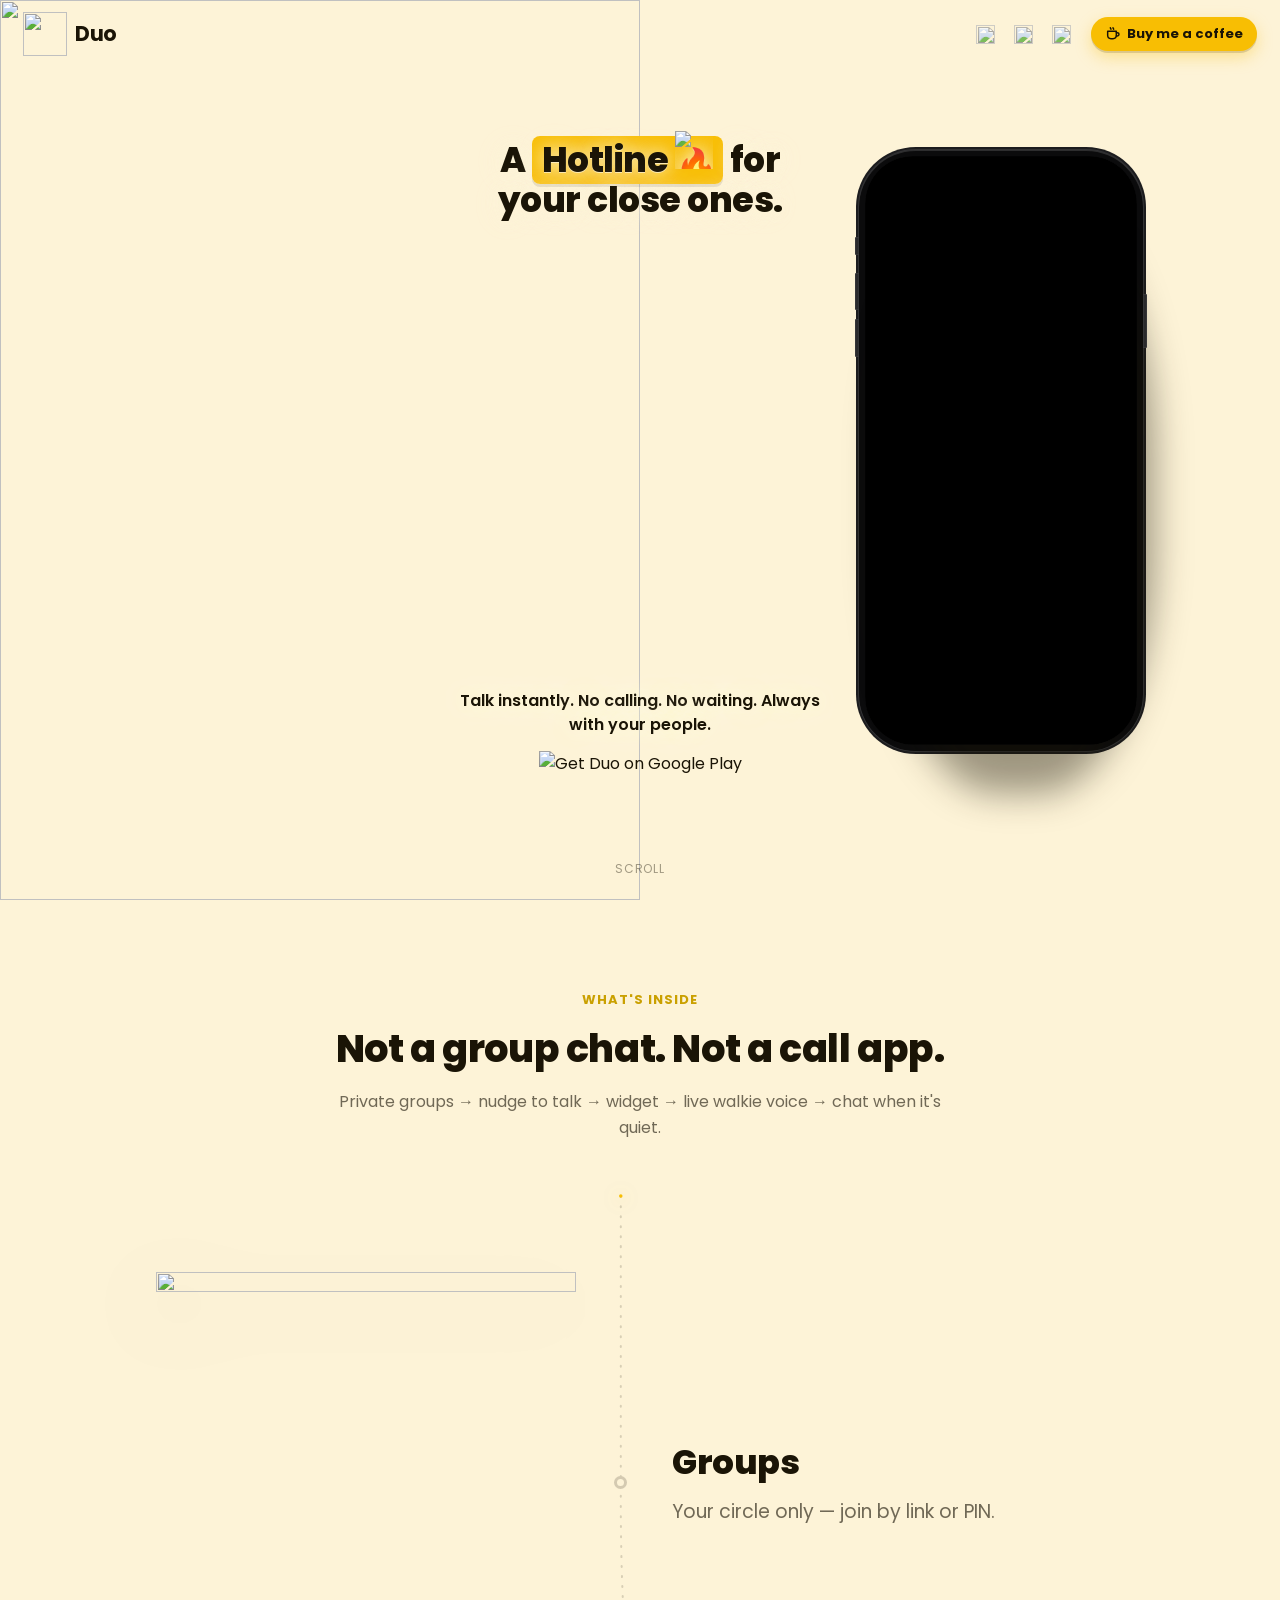
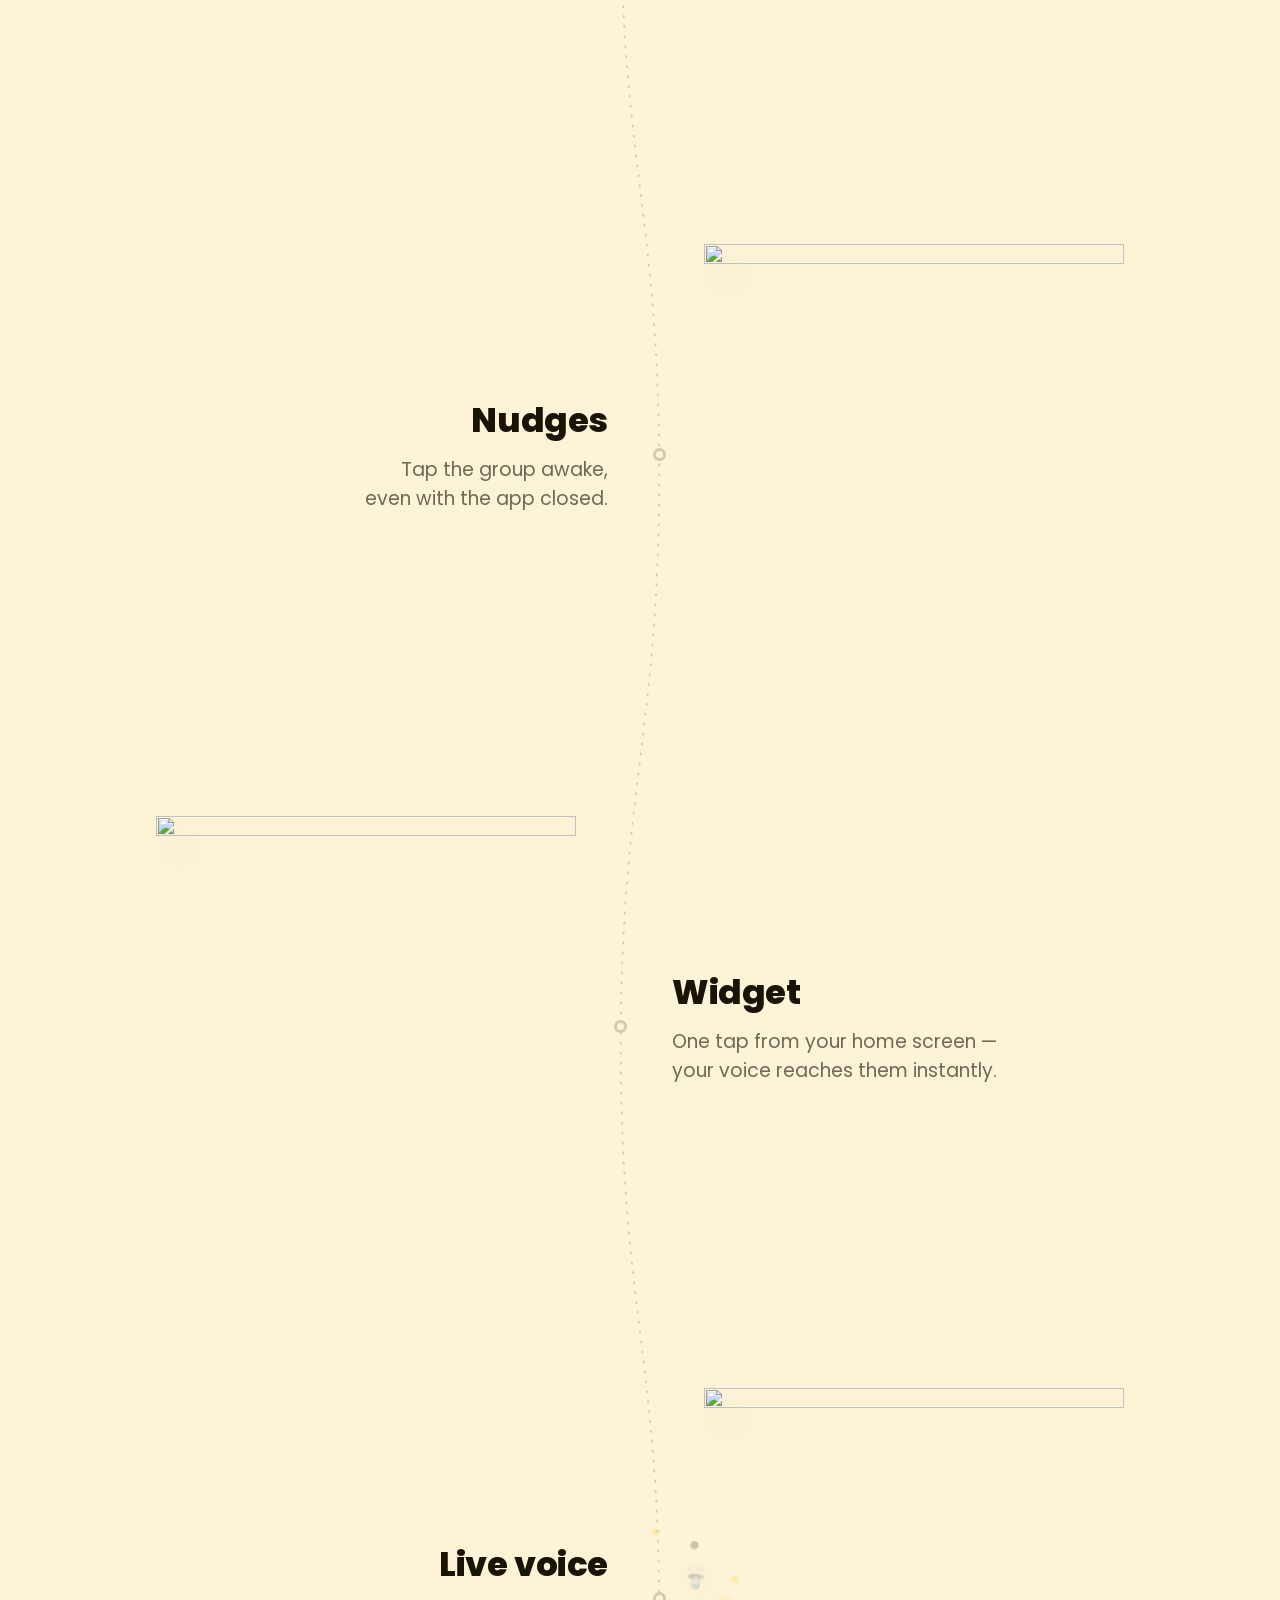
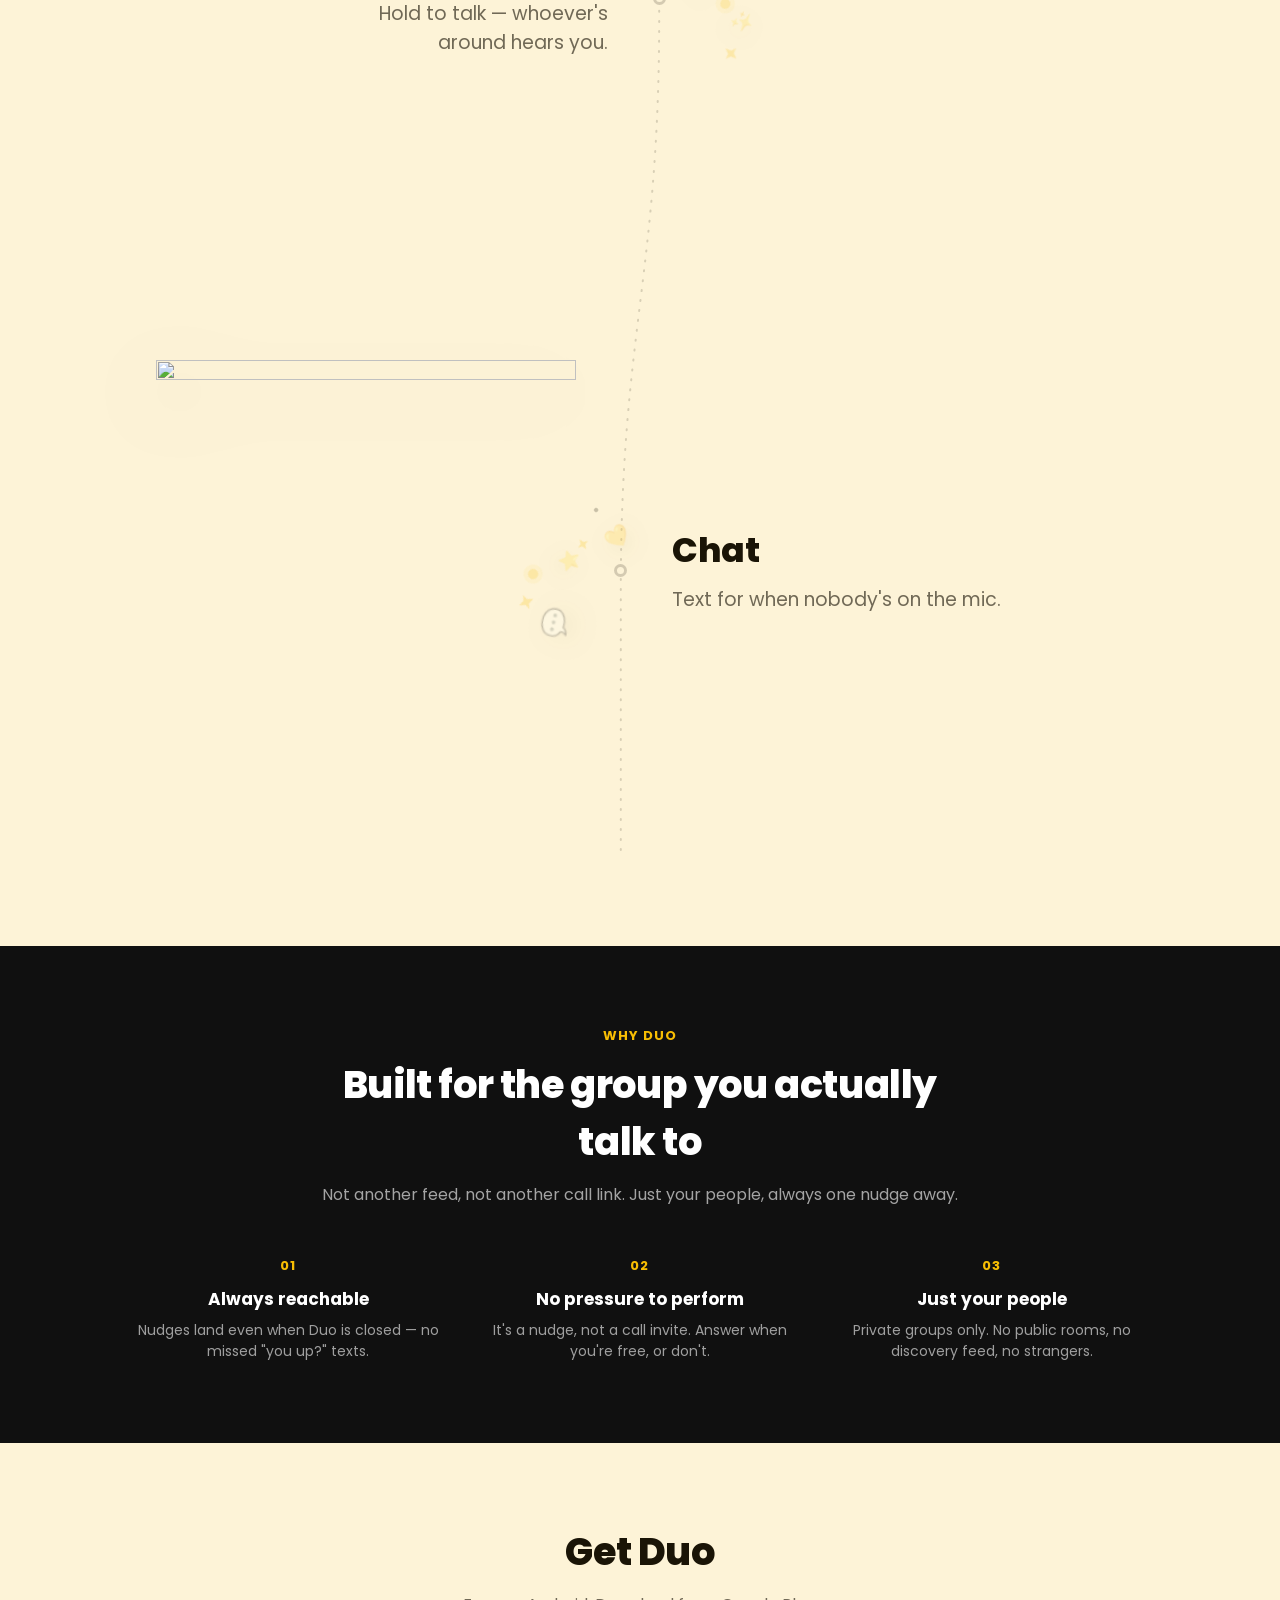
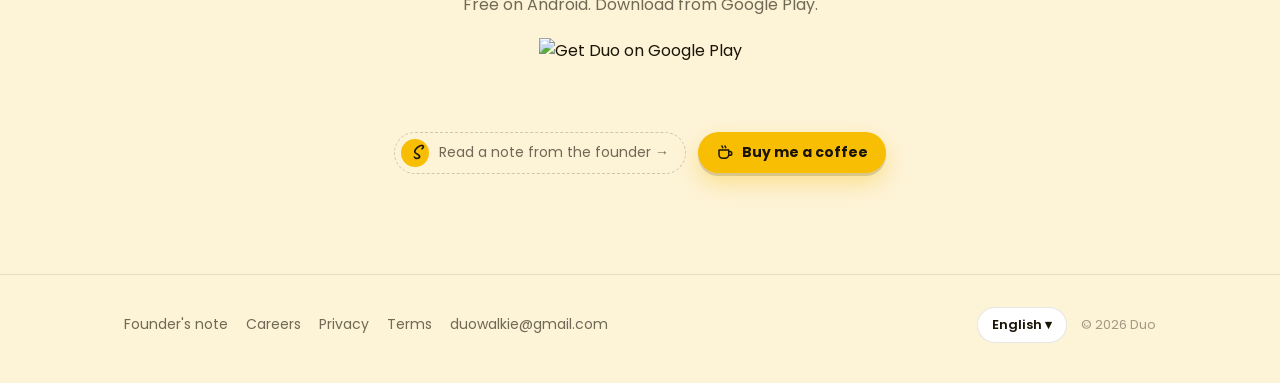
==== index.html @ ab55d60c "Replace app demo video" ====
<!doctype html>
<html lang="en">
<head>
  <meta charset="utf-8" />
  <meta name="viewport" content="width=device-width, initial-scale=1" />
  <title>Duo — a walkie-talkie for your close ones</title>
  <meta name="description" content="Duo lets private friend groups nudge, talk live, and chat. Free on Google Play." />

  <link rel="icon" href="assets/img/logo.png" />
  <link rel="apple-touch-icon" href="assets/img/logo.png" />

  <meta property="og:title" content="Duo — a walkie-talkie for your close ones" />
  <meta property="og:description" content="Private groups. Nudges, live voice, and chat." />
  <meta property="og:image" content="assets/img/logo.png" />
  <meta property="og:type" content="website" />
  <meta name="twitter:card" content="summary" />

  <link rel="preconnect" href="https://fonts.googleapis.com" />
  <link href="https://fonts.googleapis.com/css2?family=Poppins:wght@400;500;600;700;800&family=Caveat:wght@700&display=swap" rel="stylesheet" />

  <link rel="stylesheet" href="css/style.css" />
</head>
<body class="home">

  <header class="site-header">
    <div class="wrap">
      <a class="brand" href="index.html" aria-label="Duo — home">
        <img src="assets/img/logo.png" alt="" width="500" height="500" />
        <span class="brand-name">Duo</span>
      </a>

      <div class="header-actions">
        <nav class="social-list" aria-label="Duo on social media">
          <a class="social-link" href="https://discord.com/invite/8R8MMz2Cd" target="_blank" rel="noopener" aria-label="Duo on Discord">
            <img src="assets/icons/discord.svg" alt="" width="18" height="18" loading="lazy" decoding="async" />
          </a>
          <a class="social-link" href="https://www.reddit.com/r/DuoWalkie/" target="_blank" rel="noopener" aria-label="Duo on Reddit">
            <img src="assets/icons/reddit.svg" alt="" width="18" height="18" loading="lazy" decoding="async" />
          </a>
          <a class="social-link" href="https://www.instagram.com/duo.walkie" target="_blank" rel="noopener" aria-label="Duo on Instagram">
            <img src="assets/icons/instagram.svg" alt="" width="18" height="18" loading="lazy" decoding="async" />
          </a>
        </nav>
        <a class="header-coffee" href="https://buymeacoffee.com/shivanshch7" target="_blank" rel="noopener" aria-label="Buy me a coffee">
          <svg viewBox="0 0 24 24" width="16" height="16" fill="none" stroke="currentColor" stroke-width="2.2" stroke-linecap="round" stroke-linejoin="round" aria-hidden="true"><path d="M4 8h13v6a5 5 0 0 1-5 5H9a5 5 0 0 1-5-5V8z"/><path d="M17 10h1.5a2.5 2.5 0 0 1 0 5H17"/><path d="M8 2.5c0 1 1 1.5 1 2.5M12 2.5c0 1 1 1.5 1 2.5"/></svg>
          <span data-i18n="cta.coffee">Buy me a coffee</span>
        </a>
      </div>
    </div>
  </header>

  <!-- ================= HERO ================= -->
  <section class="hero">
    <div class="hero-stage">
      <div class="hero-copy">
        <h1 class="hero-tagline" data-i18n="hero.tagline">
          A <span class="accent">Hotline <picture class="live-emoji"><source srcset="https://fonts.gstatic.com/s/e/notoemoji/latest/1f525/512.webp" type="image/webp"><img src="https://fonts.gstatic.com/s/e/notoemoji/latest/1f525/512.gif" alt="🔥" width="32" height="32"></picture></span> for your close ones.
        </h1>

        <!-- <p class="hero-sub" data-i18n="hero.sub">
          Private groups. Nudges when you want to talk. Live voice when someone's around. Chat the rest of the time.
        </p> -->

        <div class="hero-cta">
          <p class="hero-sub2" data-i18n="hero.sub2">
            Talk instantly. No calling. No waiting. Always with your people.
          </p>
          <div class="hero-actions">
            <a class="play-badge" href="https://play.google.com/store/apps/details?id=app.oneone.one_one_app" target="_blank" rel="noopener">
              <img
                src="assets/img/google-play-badge.png"
                data-i18n-attr="alt:play.alt"
                alt="Get Duo on Google Play"
              />
            </a>
          </div>
        </div>
      </div>

      <!-- Six illustrations, switching vertically on a loop. Only the
           balcony one carries the alt text; the rest are the same idea, so
           they stay decorative rather than repeating it to a screen reader. -->
      <figure class="hero-explainer">
        <div class="hero-carousel" data-hero-carousel>
          <picture class="hero-slide is-active">
            <source srcset="assets/img/hero/hero-5.webp" type="image/webp" />
            <img
              src="assets/img/hero/hero-5.jpg"
              width="1122"
              height="1402"
              alt=""
              fetchpriority="high"
              decoding="async"
            />
          </picture>

          <picture class="hero-slide is-parked">
            <source srcset="assets/img/hero/hero-6.webp" type="image/webp" />
            <img src="assets/img/hero/hero-6.jpg" width="1122" height="1402" alt="" decoding="async" />
          </picture>

          <picture class="hero-slide is-parked">
            <source srcset="assets/img/hero/hero-1.webp" type="image/webp" />
            <img
              src="assets/img/hero/hero-1.jpg"
              width="1122"
              height="1402"
              data-i18n-attr="alt:hero.explainer.alt"
              alt="Two friends on Duo — one out on a balcony, one at home, talking live"
              decoding="async"
            />
          </picture>

          <picture class="hero-slide is-parked">
            <source srcset="assets/img/hero/hero-2.webp" type="image/webp" />
            <img src="assets/img/hero/hero-2.jpg" width="1122" height="1402" alt="" decoding="async" />
          </picture>

          <picture class="hero-slide is-parked">
            <source srcset="assets/img/hero/hero-3.webp" type="image/webp" />
            <img src="assets/img/hero/hero-3.jpg" width="1122" height="1402" alt="" decoding="async" />
          </picture>

          <picture class="hero-slide is-parked">
            <source srcset="assets/img/hero/hero-4.webp" type="image/webp" />
            <img src="assets/img/hero/hero-4.jpg" width="1122" height="1402" alt="" decoding="async" />
          </picture>
        </div>
      </figure>

      <div class="hero-visual">
        <div class="phone-shell">
          <span class="phone-btn phone-btn-silent" aria-hidden="true"></span>
          <span class="phone-btn phone-btn-vol-up" aria-hidden="true"></span>
          <span class="phone-btn phone-btn-vol-down" aria-hidden="true"></span>
          <span class="phone-btn phone-btn-power" aria-hidden="true"></span>
          <div class="phone-screen">
            <video
              class="phone-video"
              data-phone-video
              src="assets/img/app-demo.mp4"
              poster="assets/img/app-screen.webp"
              width="852"
              height="1846"
              autoplay
              muted
              loop
              playsinline
              preload="auto"
              aria-label="Duo app demo"
            ></video>
          </div>
        </div>
      </div>
    </div>

    <div class="scroll-hint" data-i18n="hero.scroll">scroll</div>
  </section>

  <!-- ================= FEATURES ================= -->
  <section class="section features" id="features">
    <div class="wrap">
      <div class="section-head">
        <p class="section-kicker" data-i18n="features.kicker">What's inside</p>
        <h2 class="section-title" data-i18n="features.title">Not a group chat. Not a call app.</h2>
        <p class="section-body" data-i18n="features.body">
          Private groups → nudge to talk → widget → live walkie voice → chat when it's quiet.
        </p>
      </div>

      <div class="feature-list" data-feature-flow>
        <!-- The connecting line: geometry is measured from the real feature
             positions in js/main.js, then drawn in as the page scrolls. -->
        <svg class="feature-line" aria-hidden="true" preserveAspectRatio="none">
          <path class="feature-line-track" fill="none" vector-effect="non-scaling-stroke" />
          <path class="feature-line-flow" fill="none" vector-effect="non-scaling-stroke" />
        </svg>

        <article class="feature reveal" data-feature="groups">
          <span class="feature-node" aria-hidden="true"></span>
          <div class="feature-art">
            <picture>
              <source srcset="assets/stickers/feature-groups.webp" type="image/webp" />
              <img src="assets/stickers/feature-groups.png" width="1129" height="1129" alt="" loading="lazy" decoding="async" />
            </picture>
          </div>
          <div class="feature-say">
            <h3 data-i18n="features.groups.title">Groups</h3>
            <p data-i18n="features.groups.body">Your circle only — join by link or PIN.</p>
          </div>
        </article>

        <article class="feature reveal" data-feature="nudges">
          <span class="feature-node" aria-hidden="true"></span>
          <div class="feature-art">
            <picture>
              <source srcset="assets/stickers/feature-nudges.webp" type="image/webp" />
              <img src="assets/stickers/feature-nudges.png" width="1129" height="1129" alt="" loading="lazy" decoding="async" />
            </picture>
          </div>
          <div class="feature-say">
            <h3 data-i18n="features.nudges.title">Nudges</h3>
            <p data-i18n="features.nudges.body">Tap the group awake, even with the app closed.</p>
          </div>
        </article>

        <article class="feature reveal" data-feature="widget">
          <span class="feature-node" aria-hidden="true"></span>
          <div class="feature-art">
            <picture>
              <source srcset="assets/stickers/widget.webp" type="image/webp" />
              <img src="assets/stickers/widget.png" width="1254" height="1254" alt="" loading="lazy" decoding="async" />
            </picture>
          </div>
          <div class="feature-say">
            <h3 data-i18n="features.widget.title">Widget</h3>
            <p data-i18n="features.widget.body">One tap from your home screen — your voice reaches them instantly.</p>
          </div>
        </article>

        <article class="feature reveal" data-feature="voice">
          <span class="feature-node" aria-hidden="true"></span>
          <div class="feature-art">
            <picture>
              <source srcset="assets/stickers/feature-voice.webp" type="image/webp" />
              <img src="assets/stickers/feature-voice.png" width="1129" height="1129" alt="" loading="lazy" decoding="async" />
            </picture>
          </div>
          <div class="feature-say">
            <h3 data-i18n="features.voice.title">Live voice</h3>
            <p data-i18n="features.voice.body">Hold to talk — whoever's around hears you.</p>
          </div>
        </article>

        <article class="feature reveal" data-feature="chat">
          <span class="feature-node" aria-hidden="true"></span>
          <div class="feature-art">
            <picture>
              <source srcset="assets/stickers/feature-chat.webp" type="image/webp" />
              <img src="assets/stickers/feature-chat.png" width="1129" height="1129" alt="" loading="lazy" decoding="async" />
            </picture>
          </div>
          <div class="feature-say">
            <h3 data-i18n="features.chat.title">Chat</h3>
            <p data-i18n="features.chat.body">Text for when nobody's on the mic.</p>
          </div>
        </article>
      </div>
    </div>
  </section>

  <!-- ================= USP ================= -->
  <section class="usp-band">
    <div class="wrap">
      <div class="section-head">
        <p class="section-kicker" data-i18n="usp.kicker">Why Duo</p>
        <h2 class="section-title" data-i18n="usp.title">Built for the group you actually talk to</h2>
        <p class="section-body" data-i18n="usp.body">
          Not another feed, not another call link. Just your people, always one nudge away.
        </p>
      </div>

      <div class="usp-grid">
        <div class="usp-item">
          <div class="num" data-i18n="usp.1.num">01</div>
          <h4 data-i18n="usp.1.title">Always reachable</h4>
          <p data-i18n="usp.1.body">Nudges land even when Duo is closed — no missed "you up?" texts.</p>
        </div>
        <div class="usp-item">
          <div class="num" data-i18n="usp.2.num">02</div>
          <h4 data-i18n="usp.2.title">No pressure to perform</h4>
          <p data-i18n="usp.2.body">It's a nudge, not a call invite. Answer when you're free, or don't.</p>
        </div>
        <div class="usp-item">
          <div class="num" data-i18n="usp.3.num">03</div>
          <h4 data-i18n="usp.3.title">Just your people</h4>
          <p data-i18n="usp.3.body">Private groups only. No public rooms, no discovery feed, no strangers.</p>
        </div>
      </div>
    </div>
  </section>

  <!-- ================= CTA ================= -->
  <section class="cta-band">
    <div class="wrap">
      <h2 class="section-title" data-i18n="cta.title">Get Duo</h2>
      <p class="section-body" data-i18n="cta.body">Free on Android. Download from Google Play.</p>
      <a class="play-badge" href="https://play.google.com/store/apps/details?id=app.oneone.one_one_app" target="_blank" rel="noopener">
        <img
          src="assets/img/google-play-badge.png"
          data-i18n-attr="alt:play.alt"
          alt="Get Duo on Google Play"
        />
      </a>
      <div class="founder-link-row">
        <a class="founder-link" href="founders-note.html">
          <span class="initial" aria-hidden="true">S</span>
          <span data-i18n="cta.founderLink">Read a note from the founder →</span>
        </a>
        <a class="coffee-link" href="https://buymeacoffee.com/shivanshch7" target="_blank" rel="noopener">
          <svg viewBox="0 0 24 24" width="18" height="18" fill="none" stroke="currentColor" stroke-width="2" stroke-linecap="round" stroke-linejoin="round" aria-hidden="true"><path d="M4 8h13v6a5 5 0 0 1-5 5H9a5 5 0 0 1-5-5V8z"/><path d="M17 10h1.5a2.5 2.5 0 0 1 0 5H17"/><path d="M8 2.5c0 1 1 1.5 1 2.5M12 2.5c0 1 1 1.5 1 2.5"/></svg>
          <span data-i18n="cta.coffee">Buy me a coffee</span>
        </a>
      </div>
    </div>
  </section>

  <footer class="site-footer">
    <div class="wrap">
      <!-- socials now live in the header, top right -->
      <div class="footer-links">
        <a href="founders-note.html" data-i18n="nav.founder">Founder's note</a>
        <a href="careers.html" data-i18n="nav.careers">Careers</a>
        <a href="privacy.html" data-i18n="nav.privacy">Privacy</a>
        <a href="terms.html" data-i18n="nav.terms">Terms</a>
        <a href="mailto:duowalkie@gmail.com">duowalkie@gmail.com</a>
      </div>

      <div class="footer-meta">
        <div class="lang-switch">
          <button type="button" class="lang-current">English ▾</button>
          <div class="lang-menu"></div>
        </div>
        <div class="footer-copy" data-i18n="footer.copy">© 2026 Duo</div>
      </div>
    </div>
  </footer>

  <script src="js/i18n.js"></script>
  <script src="js/main.js"></script>
</body>
</html>
---- css/style.css ----
/* Duo marketing site — shared styles */

:root {
  --yellow: #f8be03;
  --yellow-deep: #caa000;
  --bg: #fdf3d7;              /* light warm tint of brand yellow */
  --bg-soft: #fbe9b8;
  --ink: #1a1406;             /* near-black, warm */
  --ink-soft: rgba(26, 20, 6, 0.62);
  --ink-faint: rgba(26, 20, 6, 0.4);
  --card: #ffffff;
  --card-border: rgba(26, 20, 6, 0.1);
  --phone-frame: #101010;
  --max: 1080px;
  --radius: 20px;
  --header-h: 68px;           /* 44px mark + 12px padding top and bottom */
}

* { box-sizing: border-box; }

html, body {
  margin: 0;
  padding: 0;
}

body {
  background: var(--bg);
  color: var(--ink);
  font-family: "Poppins", -apple-system, "Segoe UI", Roboto, sans-serif;
  -webkit-font-smoothing: antialiased;
  overflow-x: hidden;
}

img { max-width: 100%; display: block; }

a { color: inherit; text-decoration: none; }

.wrap {
  max-width: var(--max);
  margin: 0 auto;
  padding: 0 24px;
  position: relative;
}

/* ---------- header ---------- */

.site-header {
  position: sticky;
  top: 0;
  z-index: 40;
  background: linear-gradient(to bottom, rgba(253, 243, 215, 0.92), rgba(253, 243, 215, 0.7));
  backdrop-filter: blur(6px);
  transition: background 0.25s ease, backdrop-filter 0.25s ease;
}

/* On the homepage the hero art runs up underneath the bar, so the bar starts
   clear and only takes a background once you have scrolled off the top. */
.home .site-header {
  background: none;
  backdrop-filter: none;
}

.home .site-header.is-stuck {
  background: linear-gradient(to bottom, rgba(253, 243, 215, 0.92), rgba(253, 243, 215, 0.7));
  backdrop-filter: blur(6px);
}

/* full bleed: brand hard left, socials then the CTA hard right */
.site-header .wrap {
  max-width: none;
  display: flex;
  align-items: center;
  justify-content: space-between;
  gap: 16px;
  padding: 12px clamp(14px, 1.8vw, 30px);
}

.brand {
  display: inline-flex;
  align-items: center;
  gap: 8px;
  text-decoration: none;
  color: var(--ink);
}

.brand img { height: 44px; width: 44px; }

.brand-name {
  font-size: 1.3rem;
  font-weight: 700;
  letter-spacing: -0.02em;
  line-height: 1;
}

/* ---------- social links (header, left of the CTA) ---------- */

.header-actions {
  display: flex;
  align-items: center;
  gap: 8px;
}

.social-list {
  display: flex;
  align-items: center;
  gap: 4px;
}

/* icon only, no chrome until you reach for it */
.social-link {
  display: inline-flex;
  align-items: center;
  justify-content: center;
  width: 34px;
  height: 34px;
  border-radius: 50%;
  opacity: 0.78;
  transition: opacity 0.18s ease, background 0.18s ease, transform 0.18s ease;
}

.social-link img {
  width: 19px;
  height: 19px;
  flex: none;
}

.social-link:hover,
.social-link:focus-visible {
  opacity: 1;
  background: rgba(26, 20, 6, 0.06);
  transform: translateY(-1px);
}

/* language switcher (lives in the footer) */

.lang-switch {
  position: relative;
}

.lang-switch button {
  font-family: inherit;
  background: var(--card);
  border: 1px solid var(--card-border);
  border-radius: 999px;
  padding: 7px 14px;
  font-size: 13px;
  font-weight: 600;
  cursor: pointer;
  color: var(--ink);
  display: flex;
  align-items: center;
  gap: 6px;
}

.lang-menu {
  position: absolute;
  left: 0;
  bottom: calc(100% + 8px);
  background: var(--card);
  border: 1px solid var(--card-border);
  border-radius: 14px;
  padding: 6px;
  min-width: 150px;
  box-shadow: 0 12px 30px rgba(26, 20, 6, 0.12);
  display: none;
  flex-direction: column;
  z-index: 5;
}

.lang-menu.open { display: flex; }

.lang-menu button {
  background: none;
  border: none;
  text-align: left;
  padding: 9px 12px;
  border-radius: 9px;
  font-size: 14px;
  font-weight: 500;
  cursor: pointer;
  color: var(--ink);
  font-family: inherit;
}

.lang-menu button:hover,
.lang-menu button[aria-current="true"] {
  background: var(--bg-soft);
}

/* ---------- hero ---------- */

/* The hero reserves an empty lane top and bottom. Those two strips — plus the
   band between the two columns — are the only places stickers are allowed to
   land, which is what keeps them off the copy at every viewport size. */

.hero {
  /* Viewport-relative sizing keeps the composition stable when desktop
     browser zoom changes the CSS viewport dimensions. */
  --phone-w: max(284px, min(20.8vw, 42.5vh));
  position: relative;
  /* one full screen, starting under the header so the art fills it edge to edge */
  min-height: 100vh;
  display: grid;
  padding: 0;
  overflow: hidden;
  margin-top: calc(-1 * var(--header-h));
}

/* The illustration is the left half of the screen, top to bottom. The copy is
   centred on the page, so it straddles the art's right edge; the phone sits
   in the clear right half, vertically centred. */

.hero-explainer {
  position: absolute;
  top: 0;
  left: 0;
  bottom: 0;
  /* Left half of the centred stage — stays locked to the phone column */
  width: 50%;
  margin: 0;
  z-index: 1;
}

.hero-stage {
  position: relative;
  z-index: 2;
  width: 100%;
  min-height: 100%;
  padding: 0 max(20px, 2.6vw);
  display: grid;
  grid-template-columns: minmax(0, 1fr) var(--phone-w);
  align-items: center;
  column-gap: max(16px, 2.5vw);
}

/* full height and centred on the page: the title rides high, the CTA sits low */
.hero-copy {
  position: absolute;
  z-index: 3;
  top: 0;
  bottom: 0;
  left: 50%;
  transform: translateX(-50%);
  width: max(500px, 29vw);
  display: flex;
  flex-direction: column;
  align-items: center;
  justify-content: space-between;
  /* the extra top allowance keeps the headline clear of the header bar */
  padding: calc(var(--header-h) + max(28px, 7vh)) 0 max(36px, 9vh);
  text-align: center;
}

/* the left half of the copy sits on the artwork — a faint halo in the page
   colour keeps it readable there without a panel behind it */
.hero-copy .hero-tagline,
.hero-copy .hero-sub {
  text-shadow:
    0 1px 0 rgba(253, 243, 215, 0.7),
    0 0 16px rgba(253, 243, 215, 0.85),
    0 0 32px rgba(253, 243, 215, 0.6);
}

.hero-actions { margin-top: 0; }

.hero-cta {
  display: flex;
  flex-direction: column;
  align-items: center;
  gap: 14px;
}

.hero-visual {
  grid-column: 2;
  grid-row: 1;
  position: relative;
  width: var(--phone-w);
  justify-self: end;
  /* Pull inward from the right edge so it sits toward centre, still on the right */
  margin-right: calc(max(36px, 7vw) + var(--phone-w) * 0.05);
  align-self: center;
}

/* ---------- hero illustration carousel ---------- *
 * Slides stacked in one frame. The frame clips, so a slide only has to
 * move by its own height to be gone: the outgoing one rides up and out while
 * the next rides up into place. Slides waiting their turn are "parked" below
 * with transitions off, so resetting them is instant and never visible.      */

.hero-carousel {
  position: relative;
  width: 100%;
  height: 100%;
  overflow: hidden;
  background: var(--bg);
}

.hero-slide {
  position: absolute;
  inset: 0;
  display: block;
  transform: translateY(100%);
  transition: transform 0.9s cubic-bezier(0.66, 0, 0.34, 1);
  will-change: transform;
}

.hero-slide img {
  width: 100%;
  height: 100%;
  object-fit: cover;
  display: block;
}

.hero-slide.is-active { transform: translateY(0); }
.hero-slide.is-out    { transform: translateY(-100%); }
.hero-slide.is-parked { transition: none; }

.hero-tagline {
  font-size: max(34px, min(2.7vw, 4.8vh));
  font-weight: 800;
  letter-spacing: -0.5px;
  line-height: 1.15;
  margin: 0 auto;
  max-width: 22ch;
  text-wrap: balance;
}

.hero-tagline .accent {
  color: var(--ink);
  background: var(--yellow);
  padding: 0 10px;
  border-radius: 8px;
  box-shadow: 0 3px 0 rgba(26,20,6,0.12);
}

.live-emoji img {
  display: inline-block;
  width: 1.1em;
  height: 1.1em;
  vertical-align: -0.18em;
}

.hero-sub {
  font-size: 16px;
  color: var(--ink);
  max-width: 400px;
  margin: 16px auto 0;
  line-height: 1.5;
}

.hero-sub2 {
  font-size: clamp(15px, 1.25vw, 17px);
  font-weight: 600;
  color: var(--ink);
  max-width: 34ch;
  margin: 0;
  line-height: 1.5;
  text-shadow:
    0 1px 0 rgba(253, 243, 215, 0.95),
    0 0 18px rgba(253, 243, 215, 1),
    0 0 36px rgba(253, 243, 215, 0.95),
    0 0 56px rgba(253, 243, 215, 0.8);
}

/* phone frame — clean chassis; video already has status bar + UI */

.phone-shell {
  --bezel: calc(var(--phone-w) * 0.022);
  --r-outer: calc(var(--phone-w) * 0.2);
  --r-screen: calc(var(--phone-w) * 0.168);
  position: relative;
  width: var(--phone-w);
  border-radius: var(--r-outer);
  background: #0b0b0c;
  padding: var(--bezel);
  box-shadow:
    0 0 0 1px rgba(255, 255, 255, 0.1),
    0 0 0 3px #1c1c1e,
    inset 0 1px 0 rgba(255, 255, 255, 0.14);
  z-index: 3;
  will-change: transform;
}

/* Soft shadow sitting behind the phone, offset down-right with the light */
.phone-shell::before {
  content: "";
  position: absolute;
  z-index: -1;
  pointer-events: none;
  top: 10%;
  left: 8%;
  right: -4%;
  bottom: -7%;
  border-radius: 42%;
  background: rgba(26, 20, 6, 0.42);
  filter: blur(18px);
}

/* hardware buttons */
.phone-btn {
  position: absolute;
  background: #2a2a2c;
  box-shadow: inset 0 0 0 0.5px rgba(255, 255, 255, 0.1);
}

.phone-btn-silent {
  left: -1.5%;
  top: 14.5%;
  width: 1.35%;
  height: 3%;
  border-radius: 1px 0 0 1px;
}

.phone-btn-vol-up {
  left: -1.5%;
  top: 20.5%;
  width: 1.35%;
  height: 6.2%;
  border-radius: 1px 0 0 1px;
}

.phone-btn-vol-down {
  left: -1.5%;
  top: 28.2%;
  width: 1.35%;
  height: 6.2%;
  border-radius: 1px 0 0 1px;
}

.phone-btn-power {
  right: -1.5%;
  top: 24%;
  width: 1.35%;
  height: 9%;
  border-radius: 0 1px 1px 0;
}

/* Screen glass: clips the square video into the phone curves */
.phone-screen {
  position: relative;
  width: 100%;
  /* Match typical phone-recording proportions so status bar stays in frame */
  aspect-ratio: 9 / 19.5;
  border-radius: var(--r-screen);
  overflow: hidden;
  isolation: isolate;
  background: #000;
  clip-path: inset(0 round var(--r-screen));
  -webkit-clip-path: inset(0 round var(--r-screen));
  box-shadow: inset 0 0 0 1px rgba(255, 255, 255, 0.05);
}

.phone-video {
  position: absolute;
  inset: 0;
  display: block;
  width: 100%;
  height: 100%;
  border: 0;
  border-radius: var(--r-screen);
  /* Keep the full recording in view — no top crop of the status bar */
  object-fit: contain;
  object-position: center top;
  background: #000;
  pointer-events: none;
  transform: translateZ(0);
}

/* play badge */

.play-badge img {
  height: max(68px, min(4.8vw, 8.5vh));
  width: auto;
}

.play-badge {
  display: inline-block;
}

/* scroll hint */

.scroll-hint {
  position: absolute;
  bottom: 22px;
  left: 50%;
  transform: translateX(-50%);
  font-size: 12px;
  color: var(--ink-faint);
  letter-spacing: 0.06em;
  text-transform: uppercase;
  z-index: 2;
}

/* ---------- sections ---------- */

.section {
  padding: 90px 0;
}

.section-head {
  text-align: center;
  max-width: 640px;
  margin: 0 auto 48px;
}

.section-kicker {
  font-size: 13px;
  font-weight: 700;
  letter-spacing: 0.08em;
  text-transform: uppercase;
  color: var(--yellow-deep);
  margin: 0 0 10px;
}

.section-title {
  font-size: clamp(26px, 4vw, 38px);
  font-weight: 800;
  letter-spacing: -0.4px;
  margin: 0 0 12px;
}

.section-body {
  color: var(--ink-soft);
  font-size: 16px;
  line-height: 1.6;
  margin: 0;
}

/* ---------- features: four big illustrations ---------- */

.features .section-head { margin-bottom: clamp(24px, 5vw, 56px); }

.feature-list {
  display: flex;
  flex-direction: column;
  position: relative;
  --bow: clamp(9px, 1.5vw, 24px);
}

.feature {
  display: grid;
  grid-template-columns: 1fr 1fr;
  align-items: center;
  gap: clamp(20px, 5vw, 72px);
  padding: clamp(36px, 6vw, 76px) 0;
  position: relative;
  z-index: 1;
}

.feature:nth-of-type(even) .feature-art { order: 2; }

/* ---------- the line that connects the four features ---------- */

.feature-line {
  position: absolute;
  inset: 0;
  width: 100%;
  height: 100%;
  overflow: visible;
  pointer-events: none;
  z-index: 0;
}

.feature-line-track {
  stroke: rgba(26, 20, 6, 0.16);
  stroke-width: 2;
  stroke-linecap: round;
  stroke-dasharray: 1 9;
}

.feature-line-flow {
  stroke: var(--yellow);
  stroke-width: 3.5;
  stroke-linecap: round;
  filter: drop-shadow(0 2px 8px rgba(248, 190, 3, 0.5));
}

.feature-node {
  position: absolute;
  top: 50%;
  left: calc(50% - var(--bow));
  width: 13px;
  height: 13px;
  margin: -6.5px 0 0 -6.5px;
  border-radius: 50%;
  background: var(--bg);
  border: 3px solid rgba(26, 20, 6, 0.18);
  z-index: 2;
  transition: background 0.35s ease, border-color 0.35s ease,
    box-shadow 0.35s ease, transform 0.35s ease;
}

.feature:nth-of-type(even) .feature-node { left: calc(50% + var(--bow)); }

.feature-node.lit {
  background: var(--yellow);
  border-color: var(--yellow);
  box-shadow: 0 0 0 6px rgba(248, 190, 3, 0.22);
  transform: scale(1.12);
}

.feature-node.is-celebrating::after {
  content: "";
  position: absolute;
  inset: -7px;
  border-radius: inherit;
  border: 2px solid var(--yellow);
  animation: node-ring 720ms ease-out forwards;
  pointer-events: none;
}

@keyframes node-ring {
  0% { transform: scale(0.55); opacity: 0.95; }
  100% { transform: scale(2.6); opacity: 0; }
}

/* Milestone celebration: a sticker pops at the dot, and a short burst
   of emoji plus sparks falls away with gravity. */
.milestone-burst {
  position: absolute;
  left: 50%;
  top: 50%;
  width: 0;
  height: 0;
  z-index: 4;
  pointer-events: none;
  overflow: visible;
}

.burst-bit {
  position: absolute;
  left: 0;
  top: 0;
  line-height: 1;
  font-size: 22px;
  font-family: "Apple Color Emoji", "Segoe UI Emoji", "Noto Color Emoji", sans-serif;
  user-select: none;
  will-change: transform, opacity;
  filter: drop-shadow(0 8px 10px rgba(26, 20, 6, 0.18));
}

.burst-spark {
  width: 9px;
  height: 9px;
  border-radius: 50%;
  background: var(--yellow);
  box-shadow: 0 0 0 4px rgba(248, 190, 3, 0.28);
  font-size: 0;
  filter: none;
}

.burst-spark.is-ink {
  width: 6px;
  height: 6px;
  background: var(--ink);
  box-shadow: none;
}

.burst-spark.is-star {
  width: 12px;
  height: 12px;
  border-radius: 1px;
  background: var(--yellow);
  box-shadow: none;
  clip-path: polygon(50% 0%, 62% 35%, 100% 50%, 62% 65%, 50% 100%, 38% 65%, 0% 50%, 38% 35%);
}

.milestone-sticker {
  position: absolute;
  left: 50%;
  top: 50%;
  width: 46px;
  height: 46px;
  margin: -80px 0 0 -23px;
  border-radius: 14px;
  background: var(--yellow);
  color: var(--ink);
  display: grid;
  place-items: center;
  z-index: 5;
  pointer-events: none;
  box-shadow:
    0 4px 0 rgba(26, 20, 6, 0.12),
    0 16px 28px rgba(26, 20, 6, 0.16);
  animation: sticker-pop 860ms cubic-bezier(0.16, 0.84, 0.24, 1) forwards;
}

.milestone-sticker svg { display: block; width: 22px; height: 22px; }

.feature:nth-of-type(odd) .milestone-sticker { margin-left: -42px; }
.feature:nth-of-type(even) .milestone-sticker { margin-left: -4px; }

@keyframes sticker-pop {
  0% { transform: scale(0.15) rotate(-16deg); opacity: 0; }
  28% { transform: scale(1.14) rotate(8deg); opacity: 1; }
  48% { transform: scale(0.96) rotate(-3deg); opacity: 1; }
  68% { transform: scale(1.04) rotate(2deg); opacity: 1; }
  100% { transform: scale(0.9) rotate(0deg) translateY(-10px); opacity: 0; }
}

.feature.is-celebrating .feature-art img {
  animation: art-pop 760ms cubic-bezier(0.18, 0.9, 0.22, 1);
}

@keyframes art-pop {
  0% { transform: scale(0.92) rotate(-2deg); }
  42% { transform: scale(1.05) rotate(1.4deg); }
  100% { transform: scale(1) rotate(0deg); }
}

.feature-art img {
  width: 100%;
  max-width: 420px;
  height: auto;
  margin: 0 auto;
  filter: drop-shadow(0 22px 40px rgba(26, 20, 6, 0.18));
}

.feature-say {
  position: relative;
  z-index: 4;
}

.feature-art { position: relative; z-index: 1; }

.feature-say h3 {
  font-size: clamp(24px, 3.4vw, 34px);
  font-weight: 800;
  letter-spacing: -0.4px;
  margin: 0 0 10px;
}

.feature-say p {
  font-size: clamp(16px, 1.8vw, 19px);
  color: var(--ink-soft);
  line-height: 1.5;
  margin: 0;
  max-width: 32ch;
  text-wrap: balance;
}

.feature:nth-of-type(even) .feature-say { justify-self: end; text-align: right; }
.feature:nth-of-type(even) .feature-say p { margin-left: auto; }

/* scroll reveal */

.reveal {
  opacity: 0;
  transform: translateY(20px);
  transition: opacity 0.6s ease, transform 0.6s ease;
}

.reveal.in {
  opacity: 1;
  transform: none;
}

/* usp band */

.usp-band {
  background: var(--phone-frame);
  color: #fff;
  padding: 80px 0;
}

.usp-band .section-kicker { color: var(--yellow); }
.usp-band .section-title { color: #fff; }
.usp-band .section-body { color: rgba(255,255,255,0.62); }

.usp-grid {
  display: grid;
  grid-template-columns: repeat(3, 1fr);
  gap: 24px;
  margin-top: 40px;
}

.usp-item {
  text-align: center;
  padding: 0 8px;
}

.usp-item .num {
  font-size: 13px;
  font-weight: 700;
  color: var(--yellow);
  letter-spacing: 0.08em;
  margin-bottom: 10px;
}

.usp-item h4 {
  font-size: 17px;
  margin: 0 0 8px;
  font-weight: 700;
}

.usp-item p {
  font-size: 14px;
  color: rgba(255,255,255,0.6);
  margin: 0;
  line-height: 1.55;
}

/* cta band */

.cta-band {
  text-align: center;
  padding: 80px 0 100px;
}

.cta-band .play-badge {
  margin-top: 20px;
}

/* ---------- footer ---------- */

.site-footer {
  border-top: 1px solid var(--card-border);
  padding: 32px 0 40px;
}

.site-footer .wrap {
  display: flex;
  flex-wrap: wrap;
  align-items: center;
  justify-content: space-between;
  gap: 16px;
}

.footer-links {
  display: flex;
  gap: 18px;
  font-size: 14px;
  color: var(--ink-soft);
  flex-wrap: wrap;
}

.footer-links a:hover { color: var(--ink); }

.footer-meta {
  display: flex;
  align-items: center;
  gap: 14px;
  flex-wrap: wrap;
}

.footer-copy {
  font-size: 13px;
  color: var(--ink-faint);
}

/* ---------- legal pages ---------- */

.legal-page .wrap { max-width: 760px; }

.legal-header {
  padding: 56px 0 20px;
}

.legal-header h1 {
  font-size: clamp(28px, 4vw, 40px);
  font-weight: 800;
  margin: 0 0 6px;
  letter-spacing: -0.4px;
}

.legal-updated {
  font-size: 13px;
  color: var(--ink-faint);
}

.legal-body {
  padding-bottom: 80px;
}

.legal-section {
  padding: 22px 0;
  border-bottom: 1px solid var(--card-border);
}

.legal-section:last-child { border-bottom: none; }

.legal-section h2 {
  font-size: 17px;
  font-weight: 700;
  margin: 0 0 10px;
  letter-spacing: -0.1px;
}

.legal-section p {
  font-size: 15px;
  line-height: 1.7;
  color: var(--ink-soft);
  margin: 0;
}

.legal-section a { color: var(--yellow-deep); font-weight: 600; }

/* ---------- 404 ---------- */

.not-found {
  min-height: 80vh;
  display: flex;
  flex-direction: column;
  align-items: center;
  justify-content: center;
  text-align: center;
  gap: 16px;
  padding: 40px 24px;
}

.not-found img { width: 96px; }

.not-found h1 { font-size: 26px; margin: 0; }

.not-found a {
  font-weight: 700;
  color: var(--yellow-deep);
  text-decoration: underline;
}

/* ---------- responsive ---------- */

/* Touch devices use the stacked composition sooner. On desktop, keeping the
   wide composition down to 760px prevents browser zoom from unexpectedly
   moving every hero element into a different layout. */
@media (max-width: 760px), (max-width: 1040px) and (pointer: coarse) {
  .hero {
    --phone-w: clamp(220px, 42vw, 280px);
    min-height: 0;
    padding: calc(var(--header-h) + 28px) 0 72px;
  }

  .hero-stage {
    width: 100%;
    max-width: 720px;
    min-height: 0;
    margin: 0 auto;
    padding: 0 24px;
    grid-template-columns: minmax(0, 1fr);
    justify-items: center;
    text-align: center;
    row-gap: 26px;
    column-gap: 0;
  }

  .hero-copy,
  .hero-explainer,
  .hero-visual { grid-column: 1; }

  /* back to a plain stacked block: in the flow, no stretch, no straddle */
  .hero-copy {
    position: static;
    transform: none;
    width: 100%;
    grid-row: 1;
    display: block;
    padding: 0;
  }

  .hero-copy .hero-tagline,
  .hero-copy .hero-sub { text-shadow: none; }

  .hero-actions { margin-top: 0; }
  .hero-cta { margin-top: 26px; }
  .hero-visual {
    grid-row: 2;
    width: var(--phone-w);
    justify-self: center;
    margin-right: 0;
  }

  .hero-explainer {
    position: static;
    grid-row: 3;
    height: auto;
    width: 100%;
    max-width: min(82vw, 400px);
  }

  .hero-carousel {
    height: auto;
    aspect-ratio: 1122 / 1402;
    border-radius: clamp(18px, 4vw, 26px);
    box-shadow:
      0 24px 54px rgba(26, 20, 6, 0.18),
      0 0 0 1px rgba(26, 20, 6, 0.06);
  }

  .hero-tagline { font-size: clamp(32px, 5.6vw, 48px); max-width: 18ch; }
  .play-badge img { height: clamp(64px, 14vw, 80px); }
}

@media (max-width: 860px) {
  .feature {
    grid-template-columns: 1fr;
    justify-items: center;
    text-align: center;
    gap: 18px;
    padding: clamp(30px, 7vw, 56px) 0;
  }

  .feature:nth-of-type(even) .feature-art { order: 0; }

  .feature:nth-of-type(even) .feature-say {
    justify-self: center;
    text-align: center;
  }

  .feature-say p { max-width: 30ch; margin: 0 auto; }
  .feature-art img { max-width: min(70vw, 340px); }

  /* the line runs down the left margin instead of through the middle */
  .feature-list { --bow: 0px; }
  .feature-node,
  .feature:nth-of-type(even) .feature-node { left: 6px; }

  .feature:nth-of-type(odd) .milestone-sticker,
  .feature:nth-of-type(even) .milestone-sticker { margin-left: -23px; }
}

@media (max-width: 720px) {
  .usp-grid { grid-template-columns: 1fr; gap: 32px; }
  .section { padding: 64px 0; }
  .hero { min-height: 100vh; }
  .site-footer .wrap { justify-content: center; text-align: center; }
  .footer-meta { justify-content: center; width: 100%; }
  .site-footer .lang-menu { left: 50%; transform: translateX(-50%); }

}

@media (max-width: 560px) {
  .social-list { gap: 6px; }
}

/* Trial first screen (/trial): one illustration fills the hero.
   Cream matches the empty right side of the artwork so the phone
   and headline sit on it. The homepage carousel is not used here. */
.home-trial .hero {
  min-height: 100vh;
  background-color: #fcf8ed;
  background-image: url("../assets/img/hero-trial.jpg");
  background-repeat: no-repeat;
  background-position: center center;
  background-size: cover;
}

.home-trial .hero-copy .hero-tagline {
  text-shadow:
    0 1px 0 rgba(252, 248, 237, 0.8),
    0 0 16px rgba(252, 248, 237, 0.92),
    0 0 32px rgba(252, 248, 237, 0.75);
}

@media (max-width: 760px), (max-width: 1040px) and (pointer: coarse) {
  /* The artwork is very wide. On a tall phone, cover would crop it to a
     slice, so show the full scene across the top and let the matching
     cream fill the rest of the first screen under the phone. */
  .home-trial .hero {
    background-position: center top;
    background-size: 100% auto;
  }
}

@media (prefers-reduced-motion: reduce) {
  /* no travel — the slides cross-fade in place instead */
  .hero-slide {
    transform: none !important;
    opacity: 0;
    transition: opacity 0.6s ease;
  }
  .hero-slide.is-active { opacity: 1; }
  .hero-slide.is-parked { transition: none; }
  .reveal { opacity: 1; transform: none; transition: none; }
  .feature-node { transition: none; }
  .feature-node.is-celebrating::after,
  .milestone-sticker,
  .feature.is-celebrating .feature-art img { animation: none; }
  .phone-shell { transform: none !important; }
}

/* ---------- founder's note + careers ---------- */

[hidden] { display: none !important; }

.page-title {
  font-size: clamp(32px, 5vw, 52px);
  font-weight: 800;
  letter-spacing: -0.5px;
  line-height: 1.08;
  margin: 0 0 18px;
}

.page-title .accent {
  background: var(--yellow);
  padding: 0 10px;
  border-radius: 8px;
  box-shadow: 0 3px 0 rgba(26,20,6,0.12);
}

.btn {
  display: inline-flex;
  align-items: center;
  justify-content: center;
  gap: 8px;
  background: var(--ink);
  color: #fff;
  padding: 14px 26px;
  border-radius: 999px;
  font-family: inherit;
  font-weight: 600;
  font-size: 15px;
  border: 1px solid transparent;
  cursor: pointer;
  transition: transform 0.15s ease, box-shadow 0.15s ease;
}

.btn:hover {
  transform: translateY(-1px);
  box-shadow: 0 8px 18px rgba(26,20,6,0.16);
}

.btn-yellow { background: var(--yellow); color: var(--ink); }

.btn-ghost {
  background: transparent;
  color: var(--ink);
  border-color: var(--card-border);
}

/* homepage: small founder link */

.founder-link-row {
  margin-top: 26px;
  display: flex;
  justify-content: center;
  align-items: center;
  flex-wrap: wrap;
  gap: 12px;
}

.coffee-link {
  display: inline-flex;
  align-items: center;
  gap: 8px;
  padding: 10px 18px;
  border-radius: 999px;
  background: var(--yellow);
  color: var(--ink);
  font-size: 14px;
  font-weight: 700;
  box-shadow: 0 3px 0 rgba(26,20,6,0.14), 0 10px 22px rgba(248,190,3,0.35);
  transition: transform 0.15s ease, box-shadow 0.15s ease;
}

.header-coffee {
  display: inline-flex;
  align-items: center;
  gap: 6px;
  margin-left: 4px;
  padding: 7px 14px;
  border-radius: 999px;
  background: var(--yellow);
  color: var(--ink);
  font-size: 13px;
  font-weight: 700;
  white-space: nowrap;
  box-shadow: 0 2px 0 rgba(26,20,6,0.14), 0 6px 16px rgba(248,190,3,0.35);
  transition: transform 0.15s ease, box-shadow 0.15s ease;
}

.header-coffee:hover {
  transform: translateY(-1px);
  box-shadow: 0 3px 0 rgba(26,20,6,0.14), 0 10px 20px rgba(248,190,3,0.45);
}

@media (max-width: 560px) {
  .header-coffee { padding: 8px; margin-left: 2px; }
  .header-coffee span { display: none; }
}

.coffee-link:hover {
  transform: translateY(-2px);
  box-shadow: 0 5px 0 rgba(26,20,6,0.14), 0 14px 28px rgba(248,190,3,0.45);
}

.founder-link {
  display: inline-flex;
  align-items: center;
  gap: 10px;
  font-size: 14px;
  color: var(--ink-soft);
  padding: 6px 16px 6px 6px;
  border-radius: 999px;
  border: 1px dashed rgba(26,20,6,0.2);
  transition: background 0.15s ease, color 0.15s ease;
}

.founder-link:hover { background: var(--bg-soft); color: var(--ink); }

.founder-link .initial {
  width: 28px;
  height: 28px;
  border-radius: 50%;
  background: var(--yellow);
  color: var(--ink);
  display: grid;
  place-items: center;
  font-family: "Caveat", cursive;
  font-weight: 700;
  font-size: 19px;
  line-height: 1;
}

/* polaroid */

.polaroid {
  --tilt: -2deg;
  margin: 0;
  background: #fff;
  padding: 10px 10px 12px;
  box-shadow: 0 10px 24px rgba(26,20,6,0.16), 0 0 0 1px rgba(26,20,6,0.04);
  transform: rotate(var(--tilt));
  transition: transform 0.25s ease;
}

.polaroid .ph {
  aspect-ratio: 1 / 1;
  background: var(--bg-soft);
  display: grid;
  place-items: center;
  overflow: hidden;
}

.polaroid .ph img {
  width: 100%;
  height: 100%;
  object-fit: cover;
}

.polaroid .ph.placeholder {
  background:
    radial-gradient(circle at 30% 25%, rgba(255,255,255,0.7), transparent 55%),
    var(--bg-soft);
}

.polaroid .ph.placeholder img {
  width: 48%;
  height: auto;
  object-fit: contain;
  filter: drop-shadow(0 6px 10px rgba(26,20,6,0.15));
}

.polaroid figcaption {
  font-family: "Caveat", cursive;
  font-size: 20px;
  line-height: 1.1;
  text-align: center;
  margin-top: 8px;
  color: var(--ink);
}

/* ---------- founder's note ---------- */

.note-hero { padding: 64px 0 40px; }

.note-wrap {
  max-width: 780px;
  text-align: center;
}

.letter {
  position: relative;
  margin: 36px auto 0;
  text-align: left;
  background-color: #fffdf6;
  background-image: repeating-linear-gradient(
    to bottom,
    transparent 0,
    transparent 31px,
    rgba(26,20,6,0.07) 31px,
    rgba(26,20,6,0.07) 32px
  );
  background-position: 0 45px;
  border-radius: 4px;
  padding: 50px 56px 44px;
  font-size: 16px;
  line-height: 32px;
  color: rgba(26,20,6,0.85);
  box-shadow: 0 1px 0 rgba(26,20,6,0.04), 0 28px 60px rgba(26,20,6,0.14);
  transform: rotate(-0.5deg);
}

.letter::after {
  content: "";
  display: table;
  clear: both;
}

.letter p { margin: 0 0 32px; }

.letter-date {
  font-size: 13px;
  color: var(--ink-faint);
  letter-spacing: 0.04em;
}

.tape {
  position: absolute;
  top: -14px;
  width: 110px;
  height: 30px;
  background: rgba(248,190,3,0.5);
  box-shadow: 0 2px 4px rgba(26,20,6,0.06);
}

.tape-left { left: 36px; transform: rotate(-6deg); }
.tape-right { right: 36px; transform: rotate(5deg); }

.letter-photo {
  float: right;
  width: 170px;
  margin: 0 -96px 20px 28px;
}

.letter-sign p { margin: 0; }

.signature {
  display: inline-block;
  font-family: "Caveat", cursive;
  font-weight: 700;
  font-size: 48px;
  line-height: 1;
  color: var(--ink);
  margin: 10px 0 2px;
  transform: rotate(-3deg);
}

.sign-role {
  display: block;
  font-size: 13px;
  color: var(--ink-faint);
  line-height: 1.4;
}

/* timeline */

.timeline {
  list-style: none;
  padding: 0;
  margin: 0 auto;
  max-width: 780px;
  position: relative;
}

.timeline::before {
  content: "";
  position: absolute;
  left: 15px;
  top: 10px;
  bottom: 10px;
  width: 2px;
  background: repeating-linear-gradient(
    to bottom,
    rgba(26,20,6,0.25) 0 6px,
    transparent 6px 12px
  );
}

.tl-item {
  position: relative;
  padding-left: 54px;
  margin-bottom: 26px;
}

.tl-item:last-child { margin-bottom: 0; }

.tl-dot {
  position: absolute;
  left: 4px;
  top: 26px;
  width: 24px;
  height: 24px;
  border-radius: 50%;
  background: var(--card);
  border: 5px solid var(--yellow);
  box-shadow: 0 0 0 4px var(--bg);
}

.tl-now .tl-dot {
  background: var(--yellow);
  animation: pulse 2.2s ease-out infinite;
}

@keyframes pulse {
  0% { box-shadow: 0 0 0 4px var(--bg), 0 0 0 4px rgba(248,190,3,0.5); }
  100% { box-shadow: 0 0 0 4px var(--bg), 0 0 0 16px rgba(248,190,3,0); }
}

.tl-card {
  background: var(--card);
  border: 1px solid var(--card-border);
  border-radius: var(--radius);
  padding: 22px 24px;
  display: flex;
  gap: 24px;
  align-items: center;
}

.tl-body { flex: 1; }

.tl-when {
  font-size: 12px;
  font-weight: 700;
  letter-spacing: 0.08em;
  text-transform: uppercase;
  color: var(--yellow-deep);
}

.tl-card h3 {
  margin: 6px 0 8px;
  font-size: 18px;
  font-weight: 700;
  letter-spacing: -0.2px;
}

.tl-card p {
  margin: 0;
  font-size: 14px;
  line-height: 1.6;
  color: var(--ink-soft);
}

.tl-note {
  display: inline-block;
  margin-top: 14px;
  font-family: "Caveat", cursive;
  font-size: 21px;
  line-height: 1.2;
  color: var(--ink);
  background: #fff4c2;
  padding: 4px 12px;
  border-radius: 2px;
  transform: rotate(-1.2deg);
  box-shadow: 0 3px 8px rgba(26,20,6,0.08);
}

.tl-card .polaroid {
  width: 132px;
  flex-shrink: 0;
}

/* stories */

.stories-band {
  background: var(--bg-soft);
  padding: 90px 0;
}

.story-grid {
  display: grid;
  grid-template-columns: repeat(3, 1fr);
  gap: 20px;
}

.story {
  background: var(--card);
  border: 1px solid var(--card-border);
  border-radius: var(--radius);
  padding: 20px;
  display: flex;
  flex-direction: column;
  gap: 18px;
}

.story-chat {
  background: #f7f1e1;
  border-radius: 14px;
  padding: 14px 12px;
  display: flex;
  flex-direction: column;
  gap: 8px;
  font-size: 13px;
}

.bubble {
  display: flex;
  align-items: flex-end;
  gap: 8px;
  max-width: 90%;
}

.bubble img {
  width: 26px;
  height: 26px;
  border-radius: 50%;
  background: #fff;
  object-fit: cover;
  flex-shrink: 0;
}

.bubble span {
  background: #fff;
  padding: 8px 12px;
  border-radius: 14px 14px 14px 4px;
  line-height: 1.4;
  box-shadow: 0 1px 0 rgba(26,20,6,0.05);
}

.bubble.out { align-self: flex-end; }

.bubble.out span {
  background: var(--yellow);
  border-radius: 14px 14px 4px 14px;
}

.chat-system {
  align-self: center;
  display: flex;
  align-items: center;
  gap: 6px;
  font-size: 11px;
  font-weight: 600;
  color: var(--ink-faint);
  background: rgba(255,255,255,0.7);
  padding: 4px 10px;
  border-radius: 999px;
}

.chat-system img { width: 16px; height: 16px; object-fit: contain; }

.story blockquote {
  margin: 0;
  font-size: 15px;
  line-height: 1.6;
  color: var(--ink);
}

.story-foot {
  display: flex;
  align-items: center;
  gap: 10px;
  margin-top: auto;
}

.story-foot img {
  width: 38px;
  height: 38px;
  border-radius: 50%;
  background: var(--bg-soft);
  object-fit: cover;
}

.story-foot strong { display: block; font-size: 14px; }
.story-foot span { font-size: 12px; color: var(--ink-faint); }

/* scrapbook */

.desk-grid {
  display: grid;
  grid-template-columns: repeat(4, 1fr);
  gap: 32px;
  padding: 0 8px;
}

.desk-grid .polaroid:nth-child(4n + 1) { --tilt: -3deg; }
.desk-grid .polaroid:nth-child(4n + 2) { --tilt: 2deg; margin-top: 18px; }
.desk-grid .polaroid:nth-child(4n + 3) { --tilt: -1.5deg; }
.desk-grid .polaroid:nth-child(4n + 4) { --tilt: 3deg; margin-top: 12px; }

.desk-grid .polaroid:hover {
  transform: rotate(0deg) scale(1.04);
  z-index: 2;
}

/* support */

.support-band {
  background: var(--phone-frame);
  color: #fff;
  padding: 84px 0;
}

.support-inner {
  display: grid;
  grid-template-columns: 1.1fr 1fr;
  gap: 56px;
  align-items: center;
}

.support-copy .section-kicker { color: var(--yellow); }
.support-copy .section-title { color: #fff; }
.support-copy .section-body { color: rgba(255,255,255,0.65); }

.support-fine {
  margin: 16px 0 0;
  font-size: 13px;
  color: rgba(255,255,255,0.42);
  line-height: 1.6;
}

.support-options {
  display: flex;
  flex-direction: column;
  gap: 14px;
}

.support-card {
  position: relative;
  display: flex;
  align-items: center;
  gap: 16px;
  padding: 18px 20px;
  border-radius: 18px;
  background: rgba(255,255,255,0.06);
  border: 1px solid rgba(255,255,255,0.12);
  transition: background 0.15s ease, transform 0.15s ease;
}

.support-card:hover {
  background: rgba(255,255,255,0.1);
  transform: translateY(-2px);
}

.support-icon {
  width: 46px;
  height: 46px;
  border-radius: 14px;
  display: grid;
  place-items: center;
  flex-shrink: 0;
}

.support-icon.coffee { background: var(--yellow); color: var(--ink); }
.support-text strong { display: block; font-size: 16px; font-weight: 600; }
.support-text small { font-size: 13px; color: rgba(255,255,255,0.55); }

.support-arrow {
  margin-left: auto;
  font-size: 18px;
  opacity: 0.5;
}

.soon-pill {
  display: none;
  margin-left: auto;
  font-size: 11px;
  font-weight: 700;
  letter-spacing: 0.06em;
  text-transform: uppercase;
  padding: 5px 10px;
  border-radius: 999px;
  background: rgba(255,255,255,0.1);
  color: rgba(255,255,255,0.7);
}

.support-card.is-soon { cursor: default; opacity: 0.7; }
.support-card.is-soon:hover { transform: none; background: rgba(255,255,255,0.06); }
.support-card.is-soon .support-arrow { display: none; }
.support-card.is-soon .soon-pill { display: inline-block; }

/* write back */

.write-back {
  text-align: center;
  padding: 84px 0 100px;
}

.write-back .section-body { max-width: 460px; margin: 0 auto; }

.write-back-actions {
  display: flex;
  justify-content: center;
  flex-wrap: wrap;
  gap: 12px;
  margin-top: 28px;
}

/* ---------- careers ---------- */

.page-hero {
  padding: 72px 0 30px;
  text-align: center;
}

.page-hero .lead {
  font-size: 17px;
  line-height: 1.6;
  color: var(--ink-soft);
  max-width: 560px;
  margin: 0 auto 28px;
}

.hand-aside {
  font-family: "Caveat", cursive;
  font-size: 22px;
  color: var(--ink-soft);
  margin: 18px 0 0;
  transform: rotate(-1.5deg);
}

.careers-areas { padding-top: 60px; }

.area-grid {
  display: grid;
  grid-template-columns: repeat(3, 1fr);
  gap: 20px;
}

.apply-grid {
  display: grid;
  grid-template-columns: 1fr 1.15fr;
  gap: 56px;
  align-items: start;
}

.check-list {
  list-style: none;
  padding: 0;
  margin: 24px 0;
  display: flex;
  flex-direction: column;
  gap: 12px;
}

.check-list li {
  position: relative;
  padding-left: 32px;
  font-size: 15px;
  line-height: 1.5;
}

.check-list li::before {
  content: "";
  position: absolute;
  left: 0;
  top: 2px;
  width: 20px;
  height: 20px;
  border-radius: 50%;
  background: var(--yellow) center / 12px no-repeat
    url("data:image/svg+xml,%3Csvg xmlns='http://www.w3.org/2000/svg' viewBox='0 0 24 24' fill='none' stroke='%231a1406' stroke-width='3.5' stroke-linecap='round' stroke-linejoin='round'%3E%3Cpath d='M5 12.5l4.5 4.5L19 7'/%3E%3C/svg%3E");
}

.apply-direct {
  font-size: 14px;
  line-height: 1.6;
  color: var(--ink-soft);
  margin: 0;
}

.apply-direct a { color: var(--yellow-deep); font-weight: 600; }

.form-card {
  background: var(--card);
  border: 1px solid var(--card-border);
  border-radius: 24px;
  padding: 28px;
  box-shadow: 0 24px 50px rgba(26,20,6,0.08);
  display: flex;
  flex-direction: column;
  gap: 16px;
}

.field-row {
  display: grid;
  grid-template-columns: 1fr 1fr;
  gap: 14px;
}

.field label {
  display: block;
  font-size: 13px;
  font-weight: 600;
  margin-bottom: 6px;
}

.field .optional {
  font-weight: 500;
  color: var(--ink-faint);
  margin-left: 4px;
}

.field input,
.field select,
.field textarea {
  width: 100%;
  font-family: inherit;
  font-size: 15px;
  color: var(--ink);
  padding: 12px 14px;
  border-radius: 12px;
  border: 1px solid var(--card-border);
  background: #fffdf6;
  transition: border-color 0.15s ease, box-shadow 0.15s ease;
}

.field textarea { resize: vertical; min-height: 130px; line-height: 1.5; }

.field input:focus,
.field select:focus,
.field textarea:focus {
  outline: none;
  border-color: var(--yellow-deep);
  box-shadow: 0 0 0 3px rgba(248,190,3,0.3);
}

.form-card .btn { width: 100%; }

.form-hint {
  margin: -4px 0 0;
  font-size: 12px;
  color: var(--ink-faint);
  text-align: center;
}

.form-status {
  margin: 0;
  font-size: 13px;
  color: var(--ink-soft);
  text-align: center;
}

.form-status:empty { display: none; }

/* careers area cards */

.area-card {
  background: var(--card);
  border: 1px solid var(--card-border);
  border-radius: var(--radius);
  padding: 28px;
  display: flex;
  flex-direction: column;
  gap: 14px;
}

.area-card img {
  width: 48px;
  height: 48px;
  object-fit: contain;
}

.area-card h3 {
  font-size: 18px;
  font-weight: 700;
  margin: 0;
  letter-spacing: -0.2px;
}

.area-card p {
  font-size: 14px;
  color: var(--ink-soft);
  margin: 0;
  line-height: 1.55;
}

@media (max-width: 900px) {
  .story-grid { grid-template-columns: 1fr; max-width: 520px; margin: 0 auto; }
  .desk-grid { grid-template-columns: repeat(2, 1fr); }
  .support-inner,
  .apply-grid { grid-template-columns: 1fr; gap: 36px; }
  .letter-photo { margin-right: -20px; }
}

@media (max-width: 720px) {
  .letter { padding: 40px 24px 34px; font-size: 15px; transform: none; }
  .letter-photo { width: 120px; margin: 0 -6px 12px 16px; }
  .tape { width: 80px; }
  .tl-item { padding-left: 44px; }
  .tl-card { flex-direction: column; align-items: flex-start; }
  .tl-card .polaroid { width: 150px; align-self: center; }
  .area-grid { grid-template-columns: 1fr; }
  .desk-grid { gap: 20px; padding: 0; }
  .field-row { grid-template-columns: 1fr; }
  .form-card { padding: 22px; }
}

.hp-field {
  position: absolute;
  left: -9999px;
  width: 1px;
  height: 1px;
  opacity: 0;
}

.form-card .btn:disabled { opacity: 0.6; cursor: wait; transform: none; }

.form-status[data-kind="ok"] { color: #2f7d32; font-weight: 600; }
.form-status[data-kind="error"] { color: #a4481c; }

.form-fallback {
  display: flex;
  gap: 10px;
}

.form-fallback .btn { flex: 1; padding: 12px 16px; font-size: 14px; }

@media (max-width: 720px) {
  .form-fallback { flex-direction: column; }
}

@media (prefers-reduced-motion: reduce) {
  .tl-now .tl-dot { animation: none; }
}
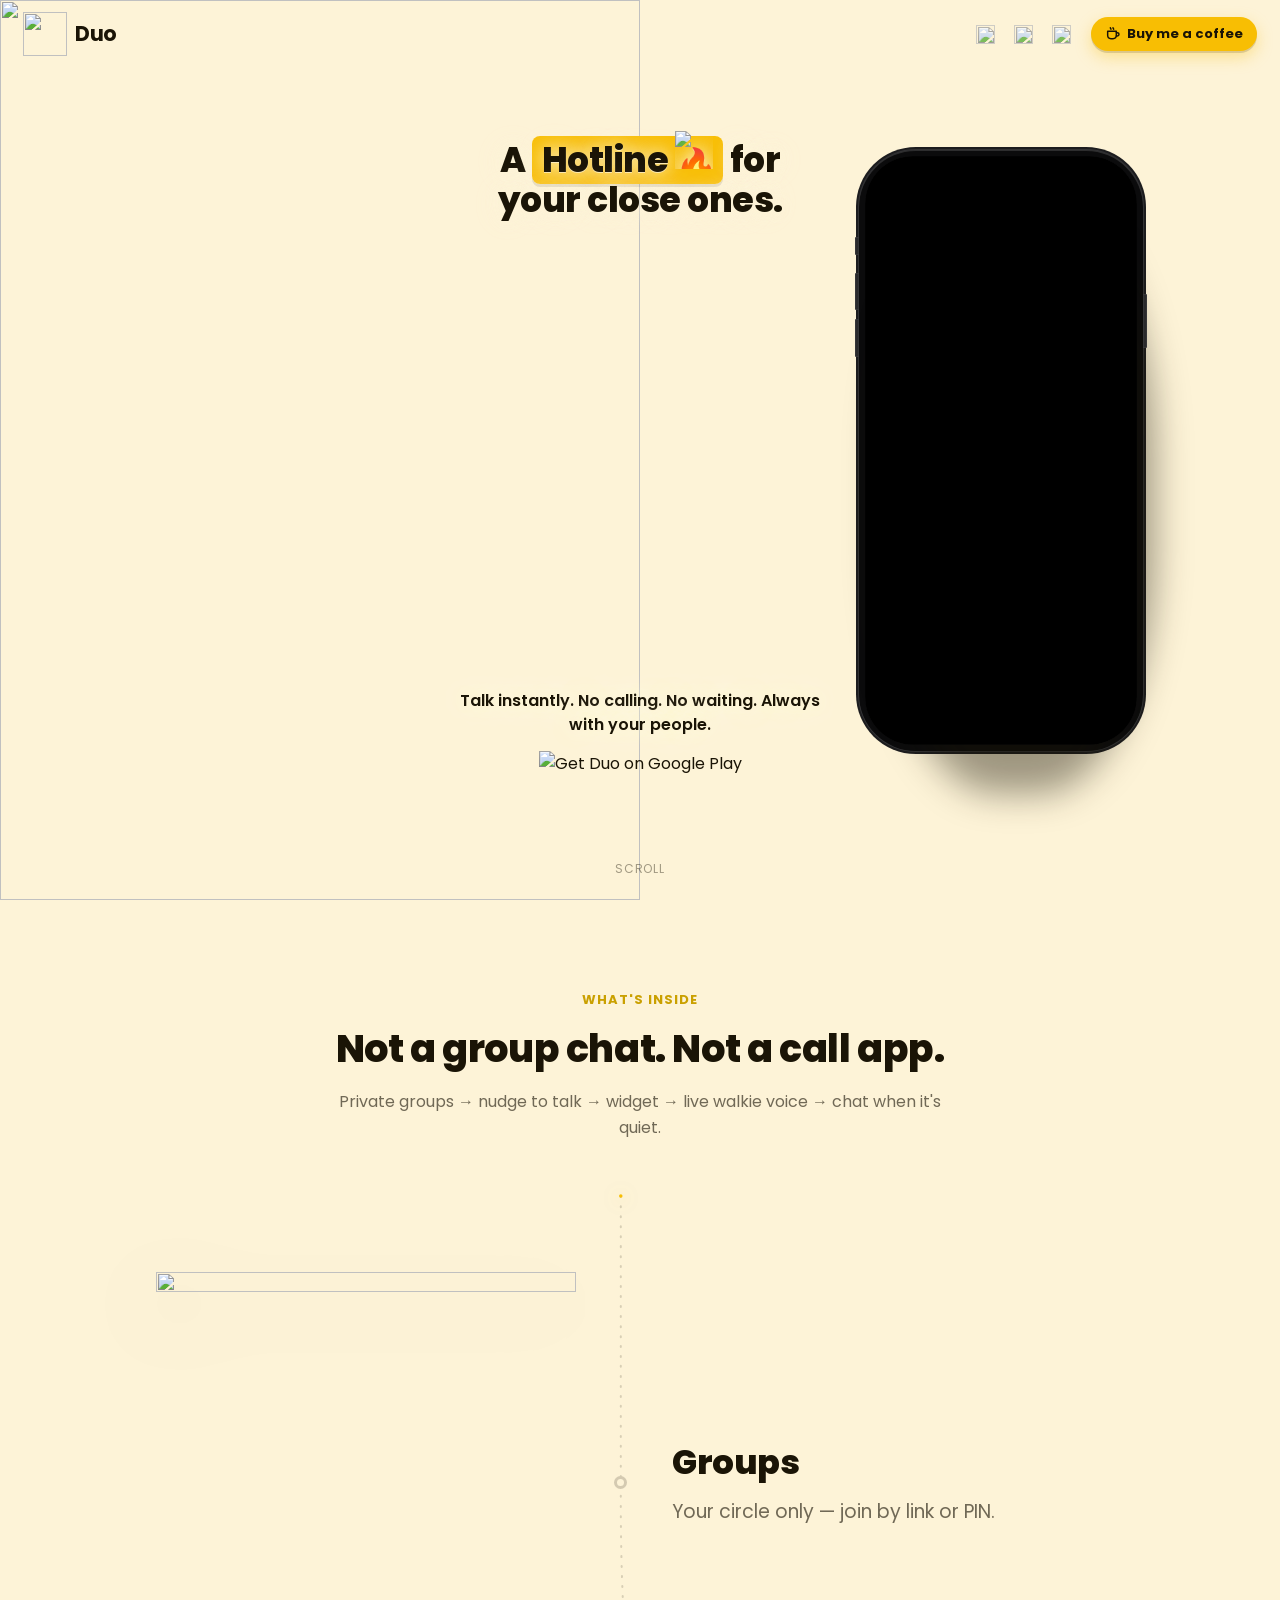
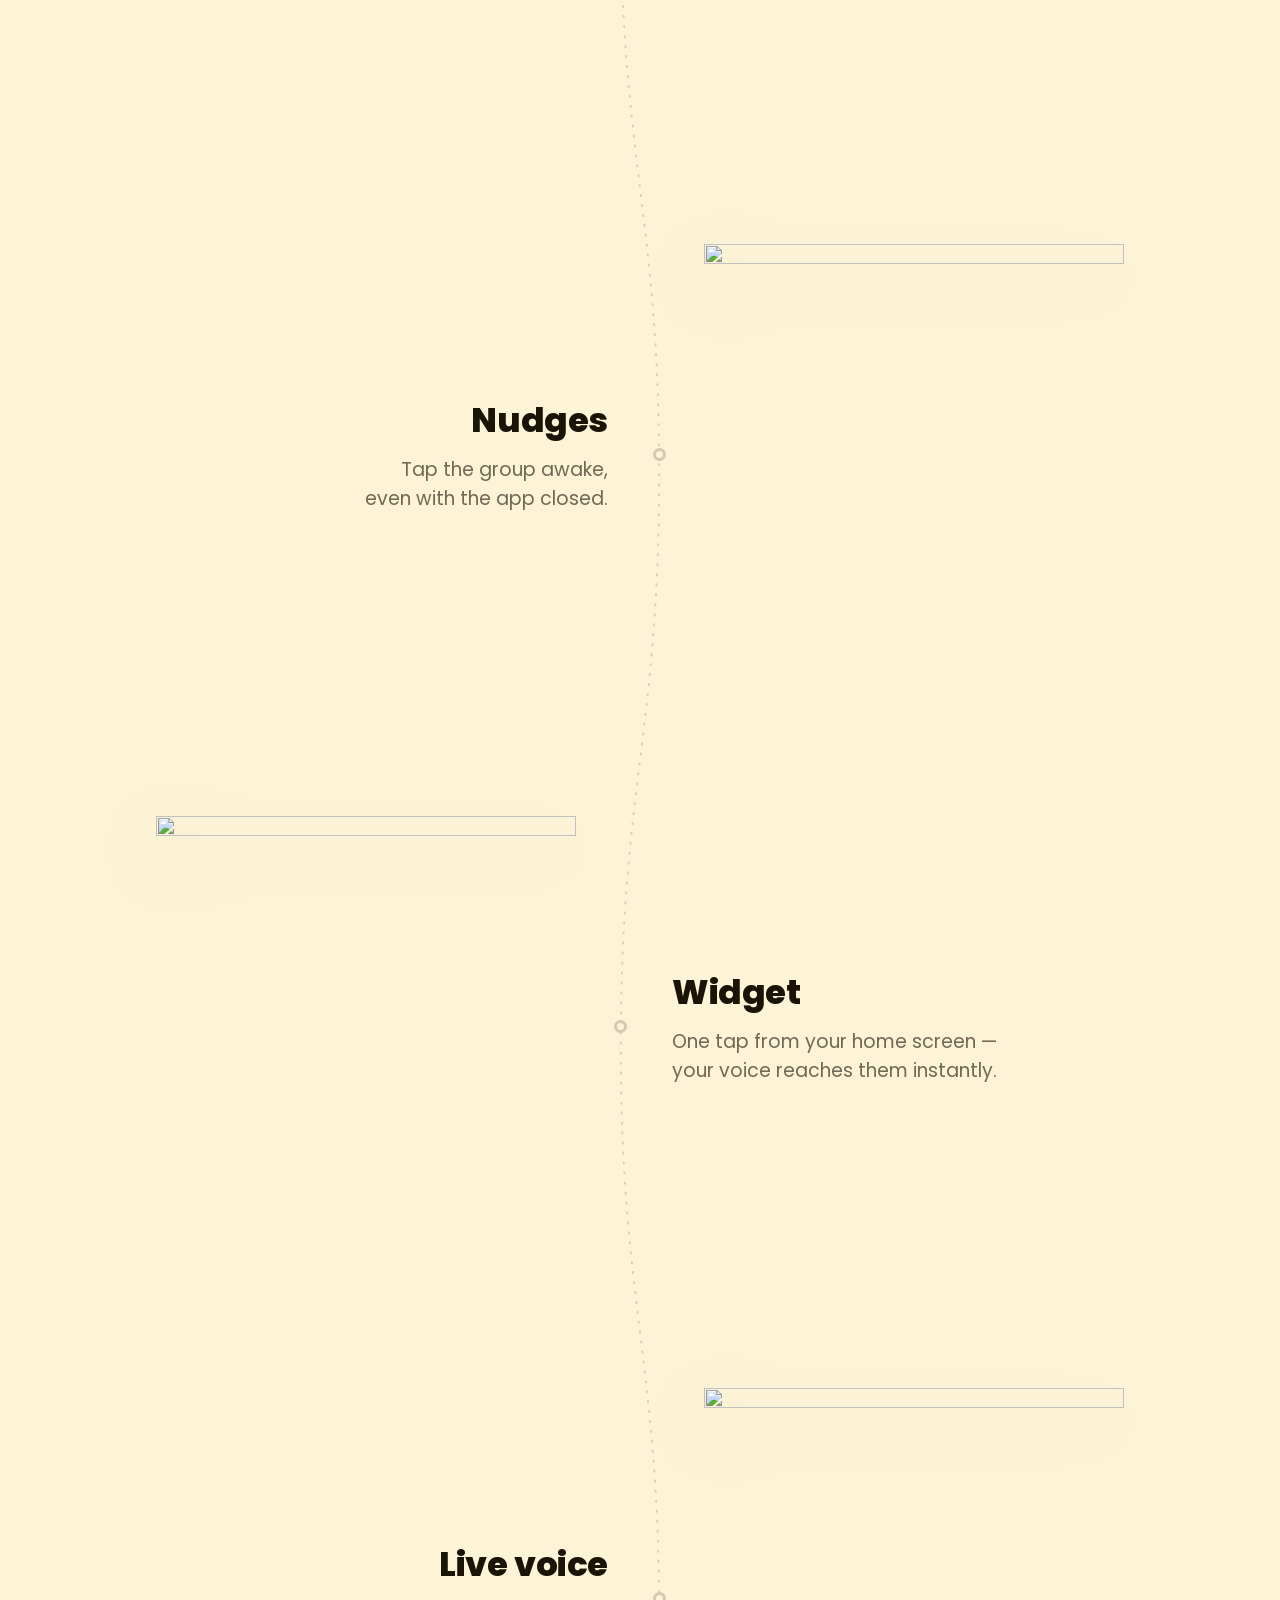
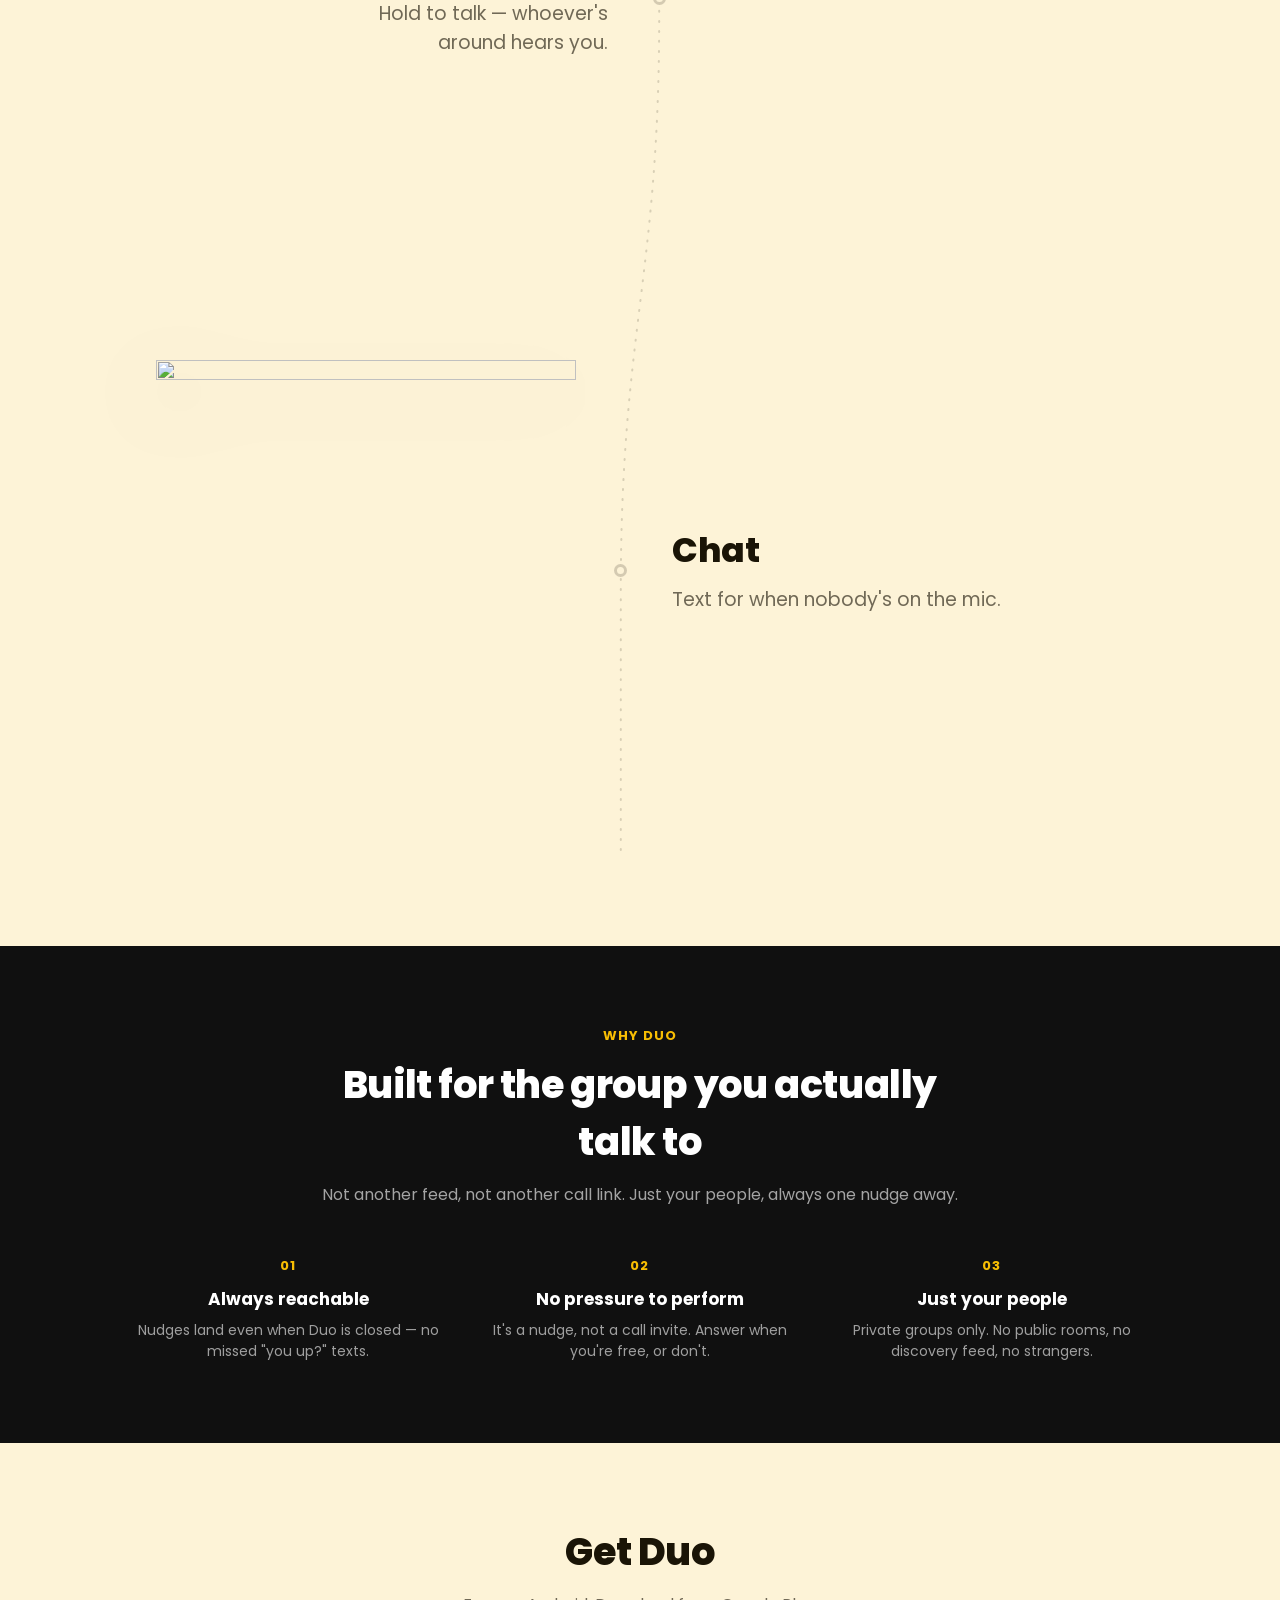
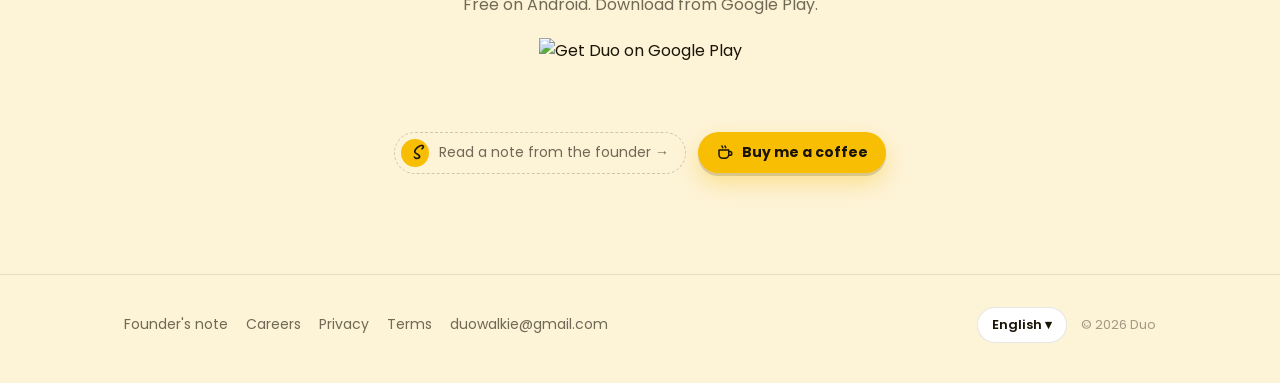
==== commit 47764cdb: "Add Vercel page analytics" ====
--- a/index.html
+++ b/index.html
@@ -19,6 +19,10 @@
   <link href="https://fonts.googleapis.com/css2?family=Poppins:wght@400;500;600;700;800&family=Caveat:wght@700&display=swap" rel="stylesheet" />
 
   <link rel="stylesheet" href="css/style.css" />
+  <script>
+    window.va = window.va || function () { (window.vaq = window.vaq || []).push(arguments); };
+  </script>
+  <script defer src="/_vercel/insights/script.js"></script>
 </head>
 <body class="home">
 
